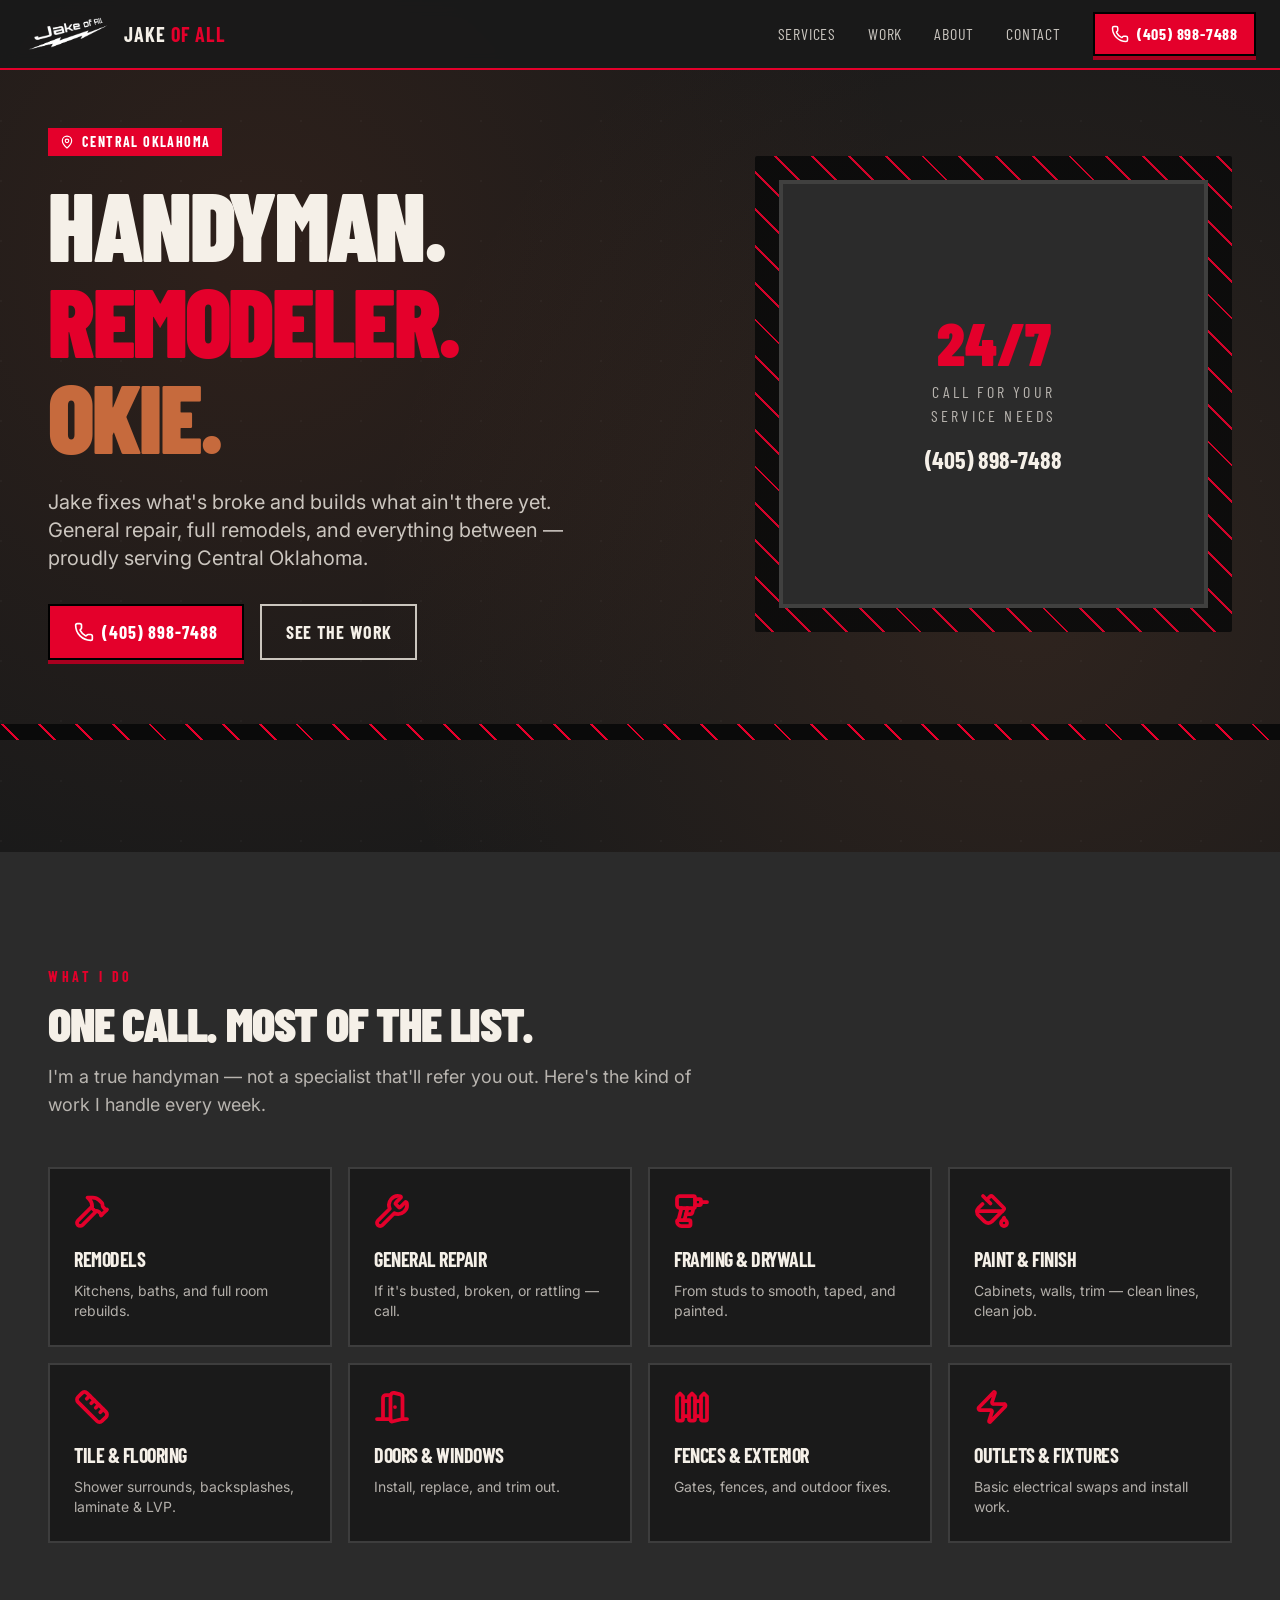
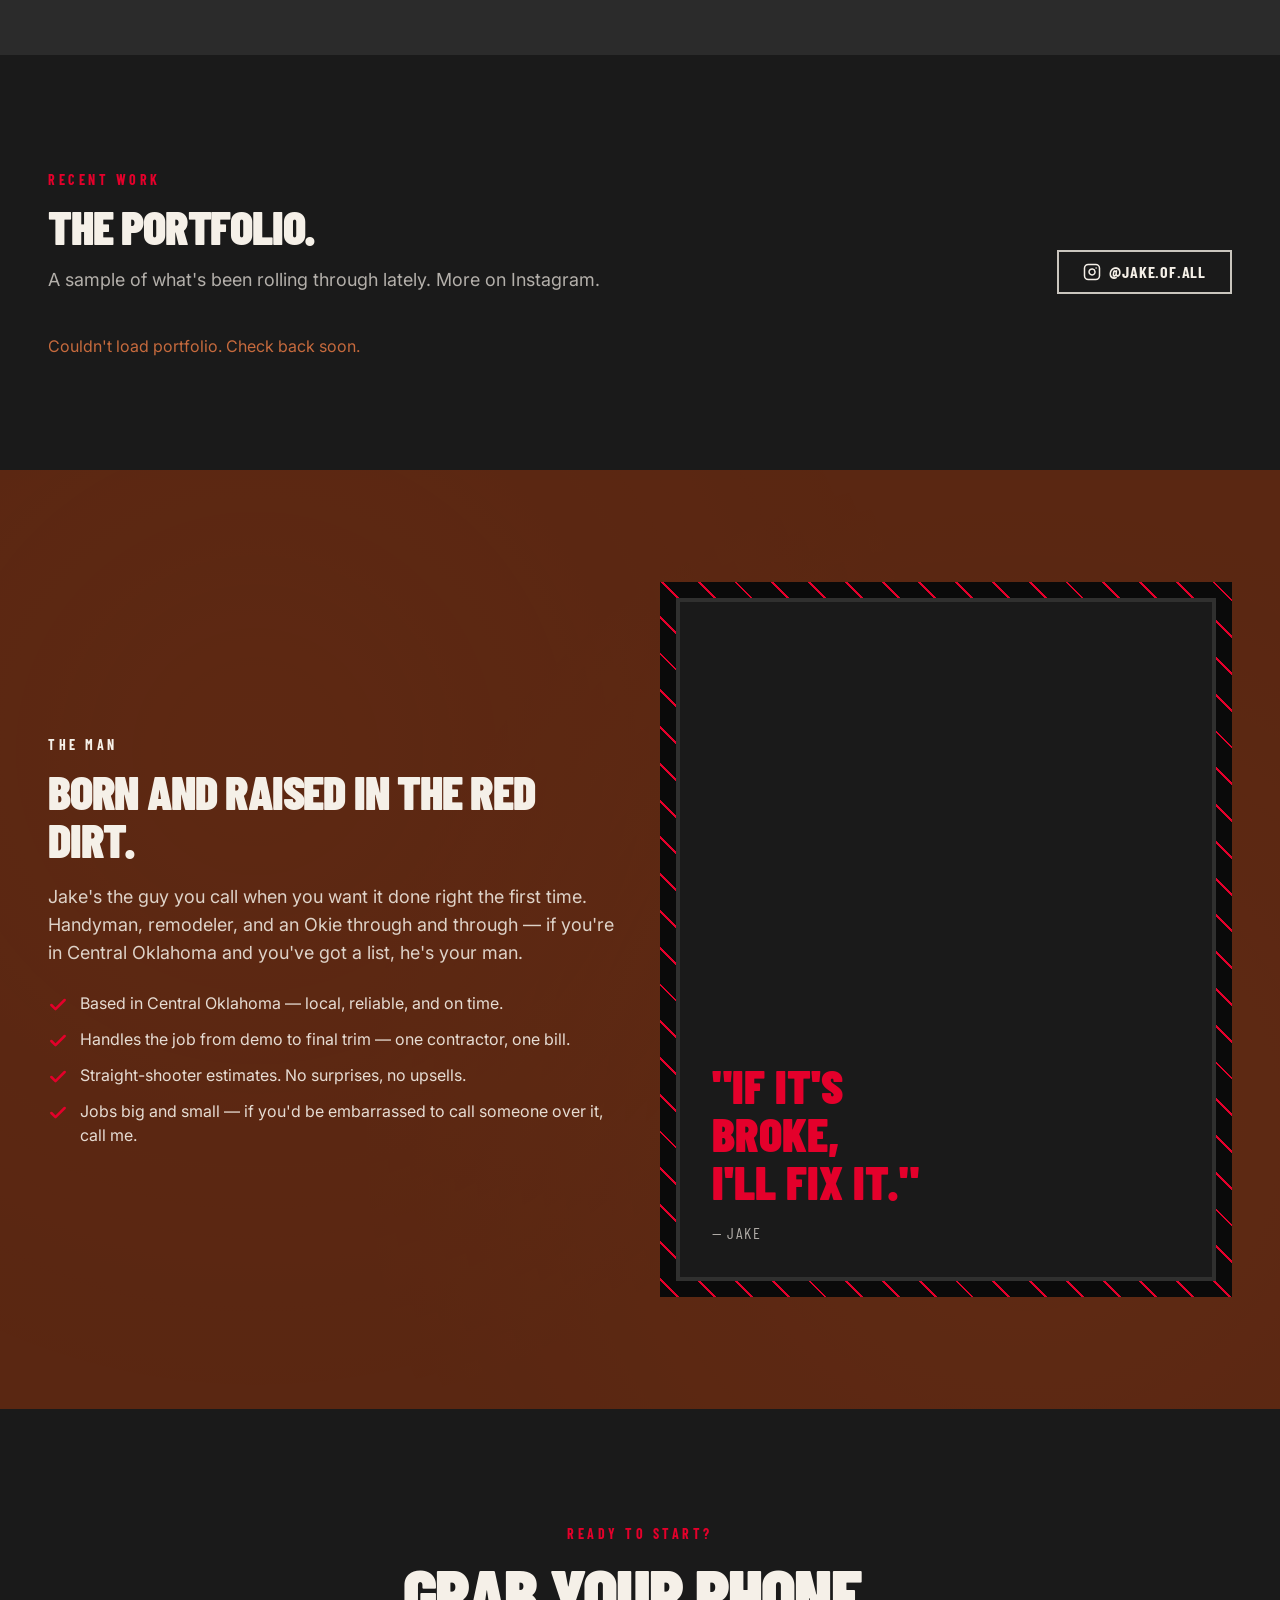
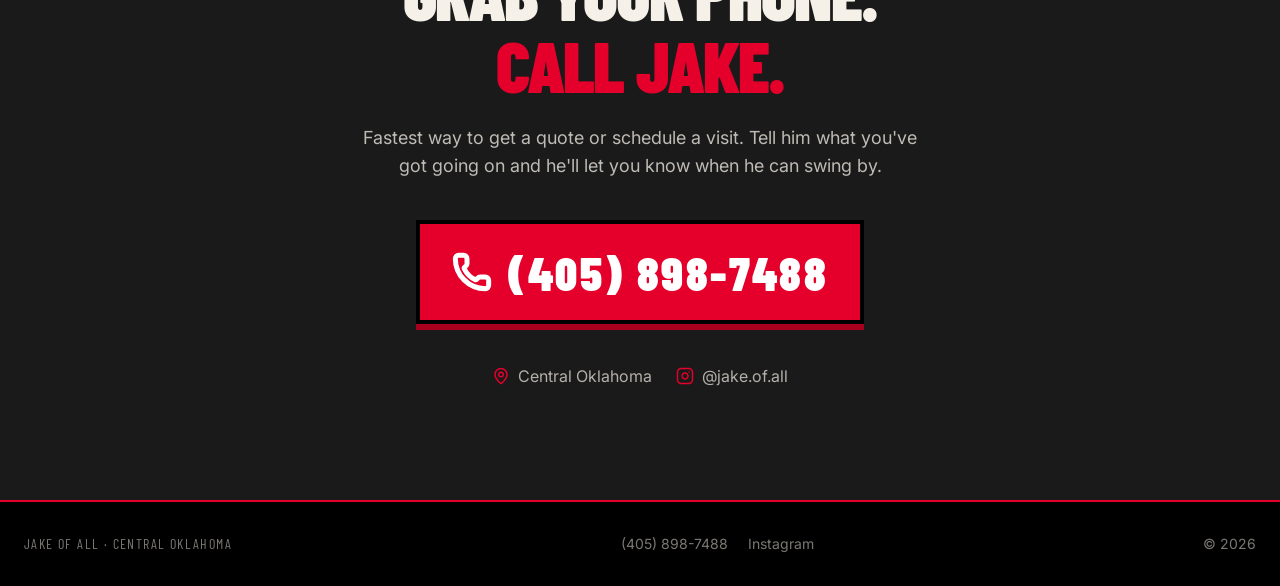
==== jakeofall/index.html @ a2aa6d89 "deploy(jakeofall): initial build + hub index Co-Authored-By: Claude Sonnet 4.6 <noreply@anthropic.co" ====
<!DOCTYPE html>
<html lang="en">
  <head>
    <meta charset="UTF-8" />
    <link rel="icon" type="image/png" href="/jakeofall/assets/JakeOfAllLogoWhite-Cu8ipCWB.png" />
    <meta name="viewport" content="width=device-width, initial-scale=1.0" />
    <meta
      name="description"
      content="Jake of All — handyman, general repair, and remodel contractor proudly serving Central Oklahoma. Call (405) 898-7488."
    />
    <meta name="theme-color" content="#E4002B" />
    <meta property="og:title" content="Jake of All — Central Oklahoma Handyman & Remodeler" />
    <meta
      property="og:description"
      content="Handyman, general repair, and remodel contractor serving Central Oklahoma. Kitchens, baths, fences, framing, and everything between."
    />
    <meta property="og:type" content="website" />
    <title>Jake of All — Central Oklahoma Handyman & Remodeler</title>
    <script type="module" crossorigin src="/jakeofall/assets/index-jErc-6pR.js"></script>
    <link rel="stylesheet" crossorigin href="/jakeofall/assets/index-Cdpyh_c7.css">
  </head>
  <body>
    <div id="root"></div>
  </body>
</html>
---- jakeofall/assets/index-Cdpyh_c7.css ----
@import"https://fonts.googleapis.com/css2?family=Barlow+Condensed:wght@600;700;800;900&family=Inter:wght@400;500;600;700&display=swap";*,:before,:after{--tw-border-spacing-x: 0;--tw-border-spacing-y: 0;--tw-translate-x: 0;--tw-translate-y: 0;--tw-rotate: 0;--tw-skew-x: 0;--tw-skew-y: 0;--tw-scale-x: 1;--tw-scale-y: 1;--tw-pan-x: ;--tw-pan-y: ;--tw-pinch-zoom: ;--tw-scroll-snap-strictness: proximity;--tw-gradient-from-position: ;--tw-gradient-via-position: ;--tw-gradient-to-position: ;--tw-ordinal: ;--tw-slashed-zero: ;--tw-numeric-figure: ;--tw-numeric-spacing: ;--tw-numeric-fraction: ;--tw-ring-inset: ;--tw-ring-offset-width: 0px;--tw-ring-offset-color: #fff;--tw-ring-color: rgb(59 130 246 / .5);--tw-ring-offset-shadow: 0 0 #0000;--tw-ring-shadow: 0 0 #0000;--tw-shadow: 0 0 #0000;--tw-shadow-colored: 0 0 #0000;--tw-blur: ;--tw-brightness: ;--tw-contrast: ;--tw-grayscale: ;--tw-hue-rotate: ;--tw-invert: ;--tw-saturate: ;--tw-sepia: ;--tw-drop-shadow: ;--tw-backdrop-blur: ;--tw-backdrop-brightness: ;--tw-backdrop-contrast: ;--tw-backdrop-grayscale: ;--tw-backdrop-hue-rotate: ;--tw-backdrop-invert: ;--tw-backdrop-opacity: ;--tw-backdrop-saturate: ;--tw-backdrop-sepia: ;--tw-contain-size: ;--tw-contain-layout: ;--tw-contain-paint: ;--tw-contain-style: }::backdrop{--tw-border-spacing-x: 0;--tw-border-spacing-y: 0;--tw-translate-x: 0;--tw-translate-y: 0;--tw-rotate: 0;--tw-skew-x: 0;--tw-skew-y: 0;--tw-scale-x: 1;--tw-scale-y: 1;--tw-pan-x: ;--tw-pan-y: ;--tw-pinch-zoom: ;--tw-scroll-snap-strictness: proximity;--tw-gradient-from-position: ;--tw-gradient-via-position: ;--tw-gradient-to-position: ;--tw-ordinal: ;--tw-slashed-zero: ;--tw-numeric-figure: ;--tw-numeric-spacing: ;--tw-numeric-fraction: ;--tw-ring-inset: ;--tw-ring-offset-width: 0px;--tw-ring-offset-color: #fff;--tw-ring-color: rgb(59 130 246 / .5);--tw-ring-offset-shadow: 0 0 #0000;--tw-ring-shadow: 0 0 #0000;--tw-shadow: 0 0 #0000;--tw-shadow-colored: 0 0 #0000;--tw-blur: ;--tw-brightness: ;--tw-contrast: ;--tw-grayscale: ;--tw-hue-rotate: ;--tw-invert: ;--tw-saturate: ;--tw-sepia: ;--tw-drop-shadow: ;--tw-backdrop-blur: ;--tw-backdrop-brightness: ;--tw-backdrop-contrast: ;--tw-backdrop-grayscale: ;--tw-backdrop-hue-rotate: ;--tw-backdrop-invert: ;--tw-backdrop-opacity: ;--tw-backdrop-saturate: ;--tw-backdrop-sepia: ;--tw-contain-size: ;--tw-contain-layout: ;--tw-contain-paint: ;--tw-contain-style: }*,:before,:after{box-sizing:border-box;border-width:0;border-style:solid;border-color:#e5e7eb}:before,:after{--tw-content: ""}html,:host{line-height:1.5;-webkit-text-size-adjust:100%;-moz-tab-size:4;-o-tab-size:4;tab-size:4;font-family:Inter,system-ui,sans-serif;font-feature-settings:normal;font-variation-settings:normal;-webkit-tap-highlight-color:transparent}body{margin:0;line-height:inherit}hr{height:0;color:inherit;border-top-width:1px}abbr:where([title]){-webkit-text-decoration:underline dotted;text-decoration:underline dotted}h1,h2,h3,h4,h5,h6{font-size:inherit;font-weight:inherit}a{color:inherit;text-decoration:inherit}b,strong{font-weight:bolder}code,kbd,samp,pre{font-family:ui-monospace,SFMono-Regular,Menlo,Monaco,Consolas,Liberation Mono,Courier New,monospace;font-feature-settings:normal;font-variation-settings:normal;font-size:1em}small{font-size:80%}sub,sup{font-size:75%;line-height:0;position:relative;vertical-align:baseline}sub{bottom:-.25em}sup{top:-.5em}table{text-indent:0;border-color:inherit;border-collapse:collapse}button,input,optgroup,select,textarea{font-family:inherit;font-feature-settings:inherit;font-variation-settings:inherit;font-size:100%;font-weight:inherit;line-height:inherit;letter-spacing:inherit;color:inherit;margin:0;padding:0}button,select{text-transform:none}button,input:where([type=button]),input:where([type=reset]),input:where([type=submit]){-webkit-appearance:button;background-color:transparent;background-image:none}:-moz-focusring{outline:auto}:-moz-ui-invalid{box-shadow:none}progress{vertical-align:baseline}::-webkit-inner-spin-button,::-webkit-outer-spin-button{height:auto}[type=search]{-webkit-appearance:textfield;outline-offset:-2px}::-webkit-search-decoration{-webkit-appearance:none}::-webkit-file-upload-button{-webkit-appearance:button;font:inherit}summary{display:list-item}blockquote,dl,dd,h1,h2,h3,h4,h5,h6,hr,figure,p,pre{margin:0}fieldset{margin:0;padding:0}legend{padding:0}ol,ul,menu{list-style:none;margin:0;padding:0}dialog{padding:0}textarea{resize:vertical}input::-moz-placeholder,textarea::-moz-placeholder{opacity:1;color:#9ca3af}input::placeholder,textarea::placeholder{opacity:1;color:#9ca3af}button,[role=button]{cursor:pointer}:disabled{cursor:default}img,svg,video,canvas,audio,iframe,embed,object{display:block;vertical-align:middle}img,video{max-width:100%;height:auto}[hidden]:where(:not([hidden=until-found])){display:none}html{scroll-behavior:smooth}body{--tw-bg-opacity: 1;background-color:rgb(26 26 26 / var(--tw-bg-opacity, 1));font-family:Inter,system-ui,sans-serif;--tw-text-opacity: 1;color:rgb(245 240 232 / var(--tw-text-opacity, 1));-webkit-font-smoothing:antialiased;-moz-osx-font-smoothing:grayscale;margin:0;min-height:100vh}h1,h2,h3,h4{font-family:Barlow Condensed,system-ui,sans-serif;text-transform:uppercase;letter-spacing:-.025em}.btn-tool{display:inline-flex;align-items:center;justify-content:center;gap:.5rem;border-width:2px;--tw-border-opacity: 1;border-color:rgb(0 0 0 / var(--tw-border-opacity, 1));--tw-bg-opacity: 1;background-color:rgb(228 0 43 / var(--tw-bg-opacity, 1));padding:.75rem 1.5rem;font-family:Barlow Condensed,system-ui,sans-serif;font-size:1.125rem;line-height:1.75rem;font-weight:700;text-transform:uppercase;letter-spacing:.05em;--tw-text-opacity: 1;color:rgb(255 255 255 / var(--tw-text-opacity, 1));--tw-shadow: 0 4px 0 0 #A8001F;--tw-shadow-colored: 0 4px 0 0 var(--tw-shadow-color);box-shadow:var(--tw-ring-offset-shadow, 0 0 #0000),var(--tw-ring-shadow, 0 0 #0000),var(--tw-shadow);transition-property:all;transition-timing-function:cubic-bezier(.4,0,.2,1);transition-duration:.15s}.btn-tool:hover{--tw-translate-y: -.125rem;transform:translate(var(--tw-translate-x),var(--tw-translate-y)) rotate(var(--tw-rotate)) skew(var(--tw-skew-x)) skewY(var(--tw-skew-y)) scaleX(var(--tw-scale-x)) scaleY(var(--tw-scale-y));--tw-bg-opacity: 1;background-color:rgb(255 31 61 / var(--tw-bg-opacity, 1))}.btn-tool:active{--tw-translate-y: 0px;transform:translate(var(--tw-translate-x),var(--tw-translate-y)) rotate(var(--tw-rotate)) skew(var(--tw-skew-x)) skewY(var(--tw-skew-y)) scaleX(var(--tw-scale-x)) scaleY(var(--tw-scale-y));--tw-shadow: 0 0 #0000;--tw-shadow-colored: 0 0 #0000;box-shadow:var(--tw-ring-offset-shadow, 0 0 #0000),var(--tw-ring-shadow, 0 0 #0000),var(--tw-shadow)}.btn-ghost{display:inline-flex;align-items:center;justify-content:center;gap:.5rem;border-width:2px;border-color:#f5f0e8cc;padding:.75rem 1.5rem;font-family:Barlow Condensed,system-ui,sans-serif;font-size:1.125rem;line-height:1.75rem;font-weight:700;text-transform:uppercase;letter-spacing:.05em;--tw-text-opacity: 1;color:rgb(245 240 232 / var(--tw-text-opacity, 1));transition-property:color,background-color,border-color,text-decoration-color,fill,stroke;transition-timing-function:cubic-bezier(.4,0,.2,1);transition-duration:.15s}.btn-ghost:hover{--tw-bg-opacity: 1;background-color:rgb(245 240 232 / var(--tw-bg-opacity, 1));--tw-text-opacity: 1;color:rgb(26 26 26 / var(--tw-text-opacity, 1))}.section{margin-left:auto;margin-right:auto;max-width:80rem;padding:5rem 1.5rem}@media (min-width: 768px){.section{padding:7rem 3rem}}.eyebrow{margin-bottom:.75rem;display:inline-block;font-family:Barlow Condensed,system-ui,sans-serif;font-size:.875rem;line-height:1.25rem;font-weight:700;text-transform:uppercase;letter-spacing:.25em;--tw-text-opacity: 1;color:rgb(228 0 43 / var(--tw-text-opacity, 1))}.pointer-events-none{pointer-events:none}.visible{visibility:visible}.fixed{position:fixed}.absolute{position:absolute}.relative{position:relative}.inset-0{top:0;right:0;bottom:0;left:0}.inset-4{top:1rem;right:1rem;bottom:1rem;left:1rem}.inset-6{top:1.5rem;right:1.5rem;bottom:1.5rem;left:1.5rem}.inset-x-0{left:0;right:0}.bottom-0{bottom:0}.left-1{left:.25rem}.top-0{top:0}.top-1{top:.25rem}.z-40{z-index:40}.z-50{z-index:50}.mx-auto{margin-left:auto;margin-right:auto}.mb-1{margin-bottom:.25rem}.mb-2{margin-bottom:.5rem}.mb-4{margin-bottom:1rem}.mb-6{margin-bottom:1.5rem}.mt-1{margin-top:.25rem}.mt-10{margin-top:2.5rem}.mt-12{margin-top:3rem}.mt-16{margin-top:4rem}.mt-2{margin-top:.5rem}.mt-4{margin-top:1rem}.mt-5{margin-top:1.25rem}.mt-6{margin-top:1.5rem}.mt-8{margin-top:2rem}.line-clamp-2{overflow:hidden;display:-webkit-box;-webkit-box-orient:vertical;-webkit-line-clamp:2}.block{display:block}.flex{display:flex}.inline-flex{display:inline-flex}.grid{display:grid}.hidden{display:none}.aspect-\[4\/3\]{aspect-ratio:4/3}.aspect-\[4\/5\]{aspect-ratio:4/5}.aspect-square{aspect-ratio:1 / 1}.h-10{height:2.5rem}.h-16{height:4rem}.h-4{height:1rem}.h-5{height:1.25rem}.h-full{height:100%}.max-h-\[90vh\]{max-height:90vh}.min-h-screen{min-height:100vh}.w-20{width:5rem}.w-5{width:1.25rem}.w-auto{width:auto}.w-full{width:100%}.min-w-0{min-width:0px}.max-w-2xl{max-width:42rem}.max-w-3xl{max-width:48rem}.max-w-4xl{max-width:56rem}.max-w-6xl{max-width:72rem}.max-w-7xl{max-width:80rem}.max-w-md{max-width:28rem}.max-w-xl{max-width:36rem}.flex-1{flex:1 1 0%}.shrink-0{flex-shrink:0}@keyframes pulse{50%{opacity:.5}}.animate-pulse{animation:pulse 2s cubic-bezier(.4,0,.6,1) infinite}.cursor-pointer{cursor:pointer}.grid-cols-2{grid-template-columns:repeat(2,minmax(0,1fr))}.grid-cols-3{grid-template-columns:repeat(3,minmax(0,1fr))}.flex-col{flex-direction:column}.flex-wrap{flex-wrap:wrap}.place-items-center{place-items:center}.items-start{align-items:flex-start}.items-center{align-items:center}.justify-end{justify-content:flex-end}.justify-center{justify-content:center}.justify-between{justify-content:space-between}.gap-1{gap:.25rem}.gap-10{gap:2.5rem}.gap-2{gap:.5rem}.gap-3{gap:.75rem}.gap-4{gap:1rem}.gap-5{gap:1.25rem}.gap-6{gap:1.5rem}.gap-8{gap:2rem}.space-y-3>:not([hidden])~:not([hidden]){--tw-space-y-reverse: 0;margin-top:calc(.75rem * calc(1 - var(--tw-space-y-reverse)));margin-bottom:calc(.75rem * var(--tw-space-y-reverse))}.space-y-4>:not([hidden])~:not([hidden]){--tw-space-y-reverse: 0;margin-top:calc(1rem * calc(1 - var(--tw-space-y-reverse)));margin-bottom:calc(1rem * var(--tw-space-y-reverse))}.space-y-5>:not([hidden])~:not([hidden]){--tw-space-y-reverse: 0;margin-top:calc(1.25rem * calc(1 - var(--tw-space-y-reverse)));margin-bottom:calc(1.25rem * var(--tw-space-y-reverse))}.divide-y-2>:not([hidden])~:not([hidden]){--tw-divide-y-reverse: 0;border-top-width:calc(2px * calc(1 - var(--tw-divide-y-reverse)));border-bottom-width:calc(2px * var(--tw-divide-y-reverse))}.divide-steel-lighter>:not([hidden])~:not([hidden]){--tw-divide-opacity: 1;border-color:rgb(61 61 61 / var(--tw-divide-opacity, 1))}.self-start{align-self:flex-start}.overflow-hidden{overflow:hidden}.overflow-y-auto{overflow-y:auto}.truncate{overflow:hidden;text-overflow:ellipsis;white-space:nowrap}.rounded-sm{border-radius:.125rem}.border{border-width:1px}.border-2{border-width:2px}.border-4{border-width:4px}.border-b-2{border-bottom-width:2px}.border-t{border-top-width:1px}.border-t-2{border-top-width:2px}.border-dashed{border-style:dashed}.border-black{--tw-border-opacity: 1;border-color:rgb(0 0 0 / var(--tw-border-opacity, 1))}.border-bone\/10{border-color:#f5f0e81a}.border-steel-lighter{--tw-border-opacity: 1;border-color:rgb(61 61 61 / var(--tw-border-opacity, 1))}.border-tool-red{--tw-border-opacity: 1;border-color:rgb(228 0 43 / var(--tw-border-opacity, 1))}.bg-black{--tw-bg-opacity: 1;background-color:rgb(0 0 0 / var(--tw-bg-opacity, 1))}.bg-black\/80{background-color:#000c}.bg-dirt{--tw-bg-opacity: 1;background-color:rgb(139 62 32 / var(--tw-bg-opacity, 1))}.bg-dirt-dark{--tw-bg-opacity: 1;background-color:rgb(90 39 18 / var(--tw-bg-opacity, 1))}.bg-dirt\/50{background-color:#8b3e2080}.bg-steel{--tw-bg-opacity: 1;background-color:rgb(26 26 26 / var(--tw-bg-opacity, 1))}.bg-steel-light{--tw-bg-opacity: 1;background-color:rgb(43 43 43 / var(--tw-bg-opacity, 1))}.bg-steel-lighter{--tw-bg-opacity: 1;background-color:rgb(61 61 61 / var(--tw-bg-opacity, 1))}.bg-steel\/95{background-color:#1a1a1af2}.bg-tool-red{--tw-bg-opacity: 1;background-color:rgb(228 0 43 / var(--tw-bg-opacity, 1))}.bg-dirt-grit{background-image:radial-gradient(circle at 20% 30%,rgba(139,62,32,.18) 0%,transparent 55%),radial-gradient(circle at 80% 70%,rgba(198,106,61,.12) 0%,transparent 55%)}.bg-tool-stripe{background-image:repeating-linear-gradient(45deg,#0a0a0a 0,#0a0a0a 12px,#e4002b 12px,#e4002b 14px,#0a0a0a 14px,#0a0a0a 26px)}.fill-tool-red{fill:#e4002b}.object-cover{-o-object-fit:cover;object-fit:cover}.p-2{padding:.5rem}.p-3{padding:.75rem}.p-4{padding:1rem}.p-6{padding:1.5rem}.p-8{padding:2rem}.\!px-4{padding-left:1rem!important;padding-right:1rem!important}.\!py-1\.5{padding-top:.375rem!important;padding-bottom:.375rem!important}.\!py-2{padding-top:.5rem!important;padding-bottom:.5rem!important}.px-1\.5{padding-left:.375rem;padding-right:.375rem}.px-2{padding-left:.5rem;padding-right:.5rem}.px-3{padding-left:.75rem;padding-right:.75rem}.px-6{padding-left:1.5rem;padding-right:1.5rem}.px-8{padding-left:2rem;padding-right:2rem}.py-0\.5{padding-top:.125rem;padding-bottom:.125rem}.py-1{padding-top:.25rem;padding-bottom:.25rem}.py-1\.5{padding-top:.375rem;padding-bottom:.375rem}.py-2{padding-top:.5rem;padding-bottom:.5rem}.py-3{padding-top:.75rem;padding-bottom:.75rem}.py-6{padding-top:1.5rem;padding-bottom:1.5rem}.py-8{padding-top:2rem;padding-bottom:2rem}.pb-20{padding-bottom:5rem}.pb-6{padding-bottom:1.5rem}.pt-24{padding-top:6rem}.pt-4{padding-top:1rem}.text-left{text-align:left}.text-center{text-align:center}.font-display{font-family:Barlow Condensed,system-ui,sans-serif}.font-sans{font-family:Inter,system-ui,sans-serif}.\!text-base{font-size:1rem!important;line-height:1.5rem!important}.\!text-sm{font-size:.875rem!important;line-height:1.25rem!important}.text-2xl{font-size:1.5rem;line-height:2rem}.text-3xl{font-size:1.875rem;line-height:2.25rem}.text-4xl{font-size:2.25rem;line-height:2.5rem}.text-5xl{font-size:3rem;line-height:1}.text-6xl{font-size:3.75rem;line-height:1}.text-\[10px\]{font-size:10px}.text-lg{font-size:1.125rem;line-height:1.75rem}.text-sm{font-size:.875rem;line-height:1.25rem}.text-xl{font-size:1.25rem;line-height:1.75rem}.text-xs{font-size:.75rem;line-height:1rem}.font-black{font-weight:900}.font-bold{font-weight:700}.uppercase{text-transform:uppercase}.lowercase{text-transform:lowercase}.leading-\[0\.9\]{line-height:.9}.leading-none{line-height:1}.tracking-\[0\.2em\]{letter-spacing:.2em}.tracking-wider{letter-spacing:.05em}.tracking-widest{letter-spacing:.1em}.\!text-bone{--tw-text-opacity: 1 !important;color:rgb(245 240 232 / var(--tw-text-opacity, 1))!important}.text-bone{--tw-text-opacity: 1;color:rgb(245 240 232 / var(--tw-text-opacity, 1))}.text-bone\/50{color:#f5f0e880}.text-bone\/60{color:#f5f0e899}.text-bone\/70{color:#f5f0e8b3}.text-bone\/75{color:#f5f0e8bf}.text-bone\/80{color:#f5f0e8cc}.text-bone\/85{color:#f5f0e8d9}.text-bone\/90{color:#f5f0e8e6}.text-dirt-light{--tw-text-opacity: 1;color:rgb(198 106 61 / var(--tw-text-opacity, 1))}.text-tool-red{--tw-text-opacity: 1;color:rgb(228 0 43 / var(--tw-text-opacity, 1))}.text-tool-red-hot{--tw-text-opacity: 1;color:rgb(255 31 61 / var(--tw-text-opacity, 1))}.text-white{--tw-text-opacity: 1;color:rgb(255 255 255 / var(--tw-text-opacity, 1))}.accent-tool-red{accent-color:#E4002B}.opacity-0{opacity:0}.opacity-30{opacity:.3}.opacity-40{opacity:.4}.opacity-90{opacity:.9}.opacity-\[0\.04\]{opacity:.04}.shadow-tool-lg{--tw-shadow: 0 6px 0 0 #A8001F;--tw-shadow-colored: 0 6px 0 0 var(--tw-shadow-color);box-shadow:var(--tw-ring-offset-shadow, 0 0 #0000),var(--tw-ring-shadow, 0 0 #0000),var(--tw-shadow)}.outline-none{outline:2px solid transparent;outline-offset:2px}.filter{filter:var(--tw-blur) var(--tw-brightness) var(--tw-contrast) var(--tw-grayscale) var(--tw-hue-rotate) var(--tw-invert) var(--tw-saturate) var(--tw-sepia) var(--tw-drop-shadow)}.backdrop-blur{--tw-backdrop-blur: blur(8px);-webkit-backdrop-filter:var(--tw-backdrop-blur) var(--tw-backdrop-brightness) var(--tw-backdrop-contrast) var(--tw-backdrop-grayscale) var(--tw-backdrop-hue-rotate) var(--tw-backdrop-invert) var(--tw-backdrop-opacity) var(--tw-backdrop-saturate) var(--tw-backdrop-sepia);backdrop-filter:var(--tw-backdrop-blur) var(--tw-backdrop-brightness) var(--tw-backdrop-contrast) var(--tw-backdrop-grayscale) var(--tw-backdrop-hue-rotate) var(--tw-backdrop-invert) var(--tw-backdrop-opacity) var(--tw-backdrop-saturate) var(--tw-backdrop-sepia)}.backdrop-blur-sm{--tw-backdrop-blur: blur(4px);-webkit-backdrop-filter:var(--tw-backdrop-blur) var(--tw-backdrop-brightness) var(--tw-backdrop-contrast) var(--tw-backdrop-grayscale) var(--tw-backdrop-hue-rotate) var(--tw-backdrop-invert) var(--tw-backdrop-opacity) var(--tw-backdrop-saturate) var(--tw-backdrop-sepia);backdrop-filter:var(--tw-backdrop-blur) var(--tw-backdrop-brightness) var(--tw-backdrop-contrast) var(--tw-backdrop-grayscale) var(--tw-backdrop-hue-rotate) var(--tw-backdrop-invert) var(--tw-backdrop-opacity) var(--tw-backdrop-saturate) var(--tw-backdrop-sepia)}.transition-all{transition-property:all;transition-timing-function:cubic-bezier(.4,0,.2,1);transition-duration:.15s}.transition-colors{transition-property:color,background-color,border-color,text-decoration-color,fill,stroke;transition-timing-function:cubic-bezier(.4,0,.2,1);transition-duration:.15s}.transition-opacity{transition-property:opacity;transition-timing-function:cubic-bezier(.4,0,.2,1);transition-duration:.15s}.transition-transform{transition-property:transform;transition-timing-function:cubic-bezier(.4,0,.2,1);transition-duration:.15s}.duration-500{transition-duration:.5s}.hover\:-translate-y-1:hover{--tw-translate-y: -.25rem;transform:translate(var(--tw-translate-x),var(--tw-translate-y)) rotate(var(--tw-rotate)) skew(var(--tw-skew-x)) skewY(var(--tw-skew-y)) scaleX(var(--tw-scale-x)) scaleY(var(--tw-scale-y))}.hover\:border-tool-red:hover{--tw-border-opacity: 1;border-color:rgb(228 0 43 / var(--tw-border-opacity, 1))}.hover\:bg-steel-lighter\/40:hover{background-color:#3d3d3d66}.hover\:bg-tool-red:hover{--tw-bg-opacity: 1;background-color:rgb(228 0 43 / var(--tw-bg-opacity, 1))}.hover\:bg-tool-red-hot:hover{--tw-bg-opacity: 1;background-color:rgb(255 31 61 / var(--tw-bg-opacity, 1))}.hover\:text-bone:hover{--tw-text-opacity: 1;color:rgb(245 240 232 / var(--tw-text-opacity, 1))}.hover\:text-tool-red:hover{--tw-text-opacity: 1;color:rgb(228 0 43 / var(--tw-text-opacity, 1))}.hover\:text-tool-red-hot:hover{--tw-text-opacity: 1;color:rgb(255 31 61 / var(--tw-text-opacity, 1))}.focus\:border-tool-red:focus{--tw-border-opacity: 1;border-color:rgb(228 0 43 / var(--tw-border-opacity, 1))}.active\:translate-y-0:active{--tw-translate-y: 0px;transform:translate(var(--tw-translate-x),var(--tw-translate-y)) rotate(var(--tw-rotate)) skew(var(--tw-skew-x)) skewY(var(--tw-skew-y)) scaleX(var(--tw-scale-x)) scaleY(var(--tw-scale-y))}.active\:shadow-none:active{--tw-shadow: 0 0 #0000;--tw-shadow-colored: 0 0 #0000;box-shadow:var(--tw-ring-offset-shadow, 0 0 #0000),var(--tw-ring-shadow, 0 0 #0000),var(--tw-shadow)}.disabled\:opacity-20:disabled{opacity:.2}.disabled\:opacity-40:disabled{opacity:.4}.disabled\:opacity-60:disabled{opacity:.6}.group:hover .group-hover\:scale-105{--tw-scale-x: 1.05;--tw-scale-y: 1.05;transform:translate(var(--tw-translate-x),var(--tw-translate-y)) rotate(var(--tw-rotate)) skew(var(--tw-skew-x)) skewY(var(--tw-skew-y)) scaleX(var(--tw-scale-x)) scaleY(var(--tw-scale-y))}.group:hover .group-hover\:opacity-100{opacity:1}@media (min-width: 640px){.sm\:block{display:block}.sm\:inline{display:inline}.sm\:grid-cols-2{grid-template-columns:repeat(2,minmax(0,1fr))}.sm\:grid-cols-4{grid-template-columns:repeat(4,minmax(0,1fr))}.sm\:text-6xl{font-size:3.75rem;line-height:1}}@media (min-width: 768px){.md\:block{display:block}.md\:flex{display:flex}.md\:hidden{display:none}.md\:grid-cols-2{grid-template-columns:repeat(2,minmax(0,1fr))}.md\:grid-cols-\[1\.4fr\,1fr\]{grid-template-columns:1.4fr 1fr}.md\:flex-row{flex-direction:row}.md\:items-end{align-items:flex-end}.md\:justify-between{justify-content:space-between}.md\:self-end{align-self:flex-end}.md\:px-12{padding-left:3rem;padding-right:3rem}.md\:pb-28{padding-bottom:7rem}.md\:pt-32{padding-top:8rem}.md\:text-5xl{font-size:3rem;line-height:1}.md\:text-7xl{font-size:4.5rem;line-height:1}.md\:text-xl{font-size:1.25rem;line-height:1.75rem}}@media (min-width: 1024px){.lg\:grid-cols-3{grid-template-columns:repeat(3,minmax(0,1fr))}.lg\:grid-cols-4{grid-template-columns:repeat(4,minmax(0,1fr))}.lg\:text-8xl{font-size:6rem;line-height:1}}
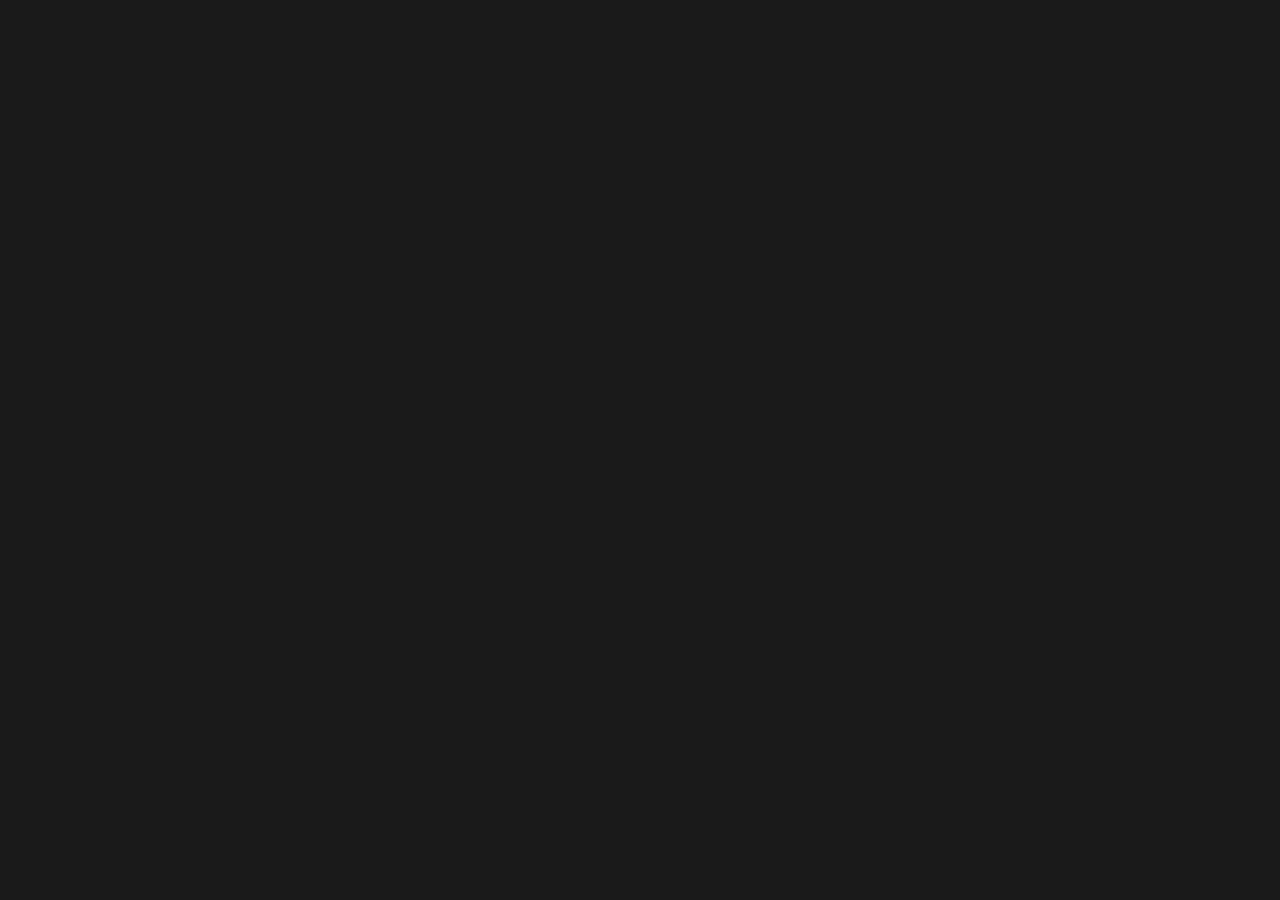
==== commit 1e14834b: "deploy(jakeofall): 2026-04-19T20:58:58Z" ====
--- a/jakeofall/index.html
+++ b/jakeofall/index.html
@@ -16,7 +16,7 @@
     />
     <meta property="og:type" content="website" />
     <title>Jake of All — Central Oklahoma Handyman & Remodeler</title>
-    <script type="module" crossorigin src="/jakeofall/assets/index-jErc-6pR.js"></script>
+    <script type="module" crossorigin src="/jakeofall/assets/index-Bxjxnp9x.js"></script>
     <link rel="stylesheet" crossorigin href="/jakeofall/assets/index-Cdpyh_c7.css">
   </head>
   <body>
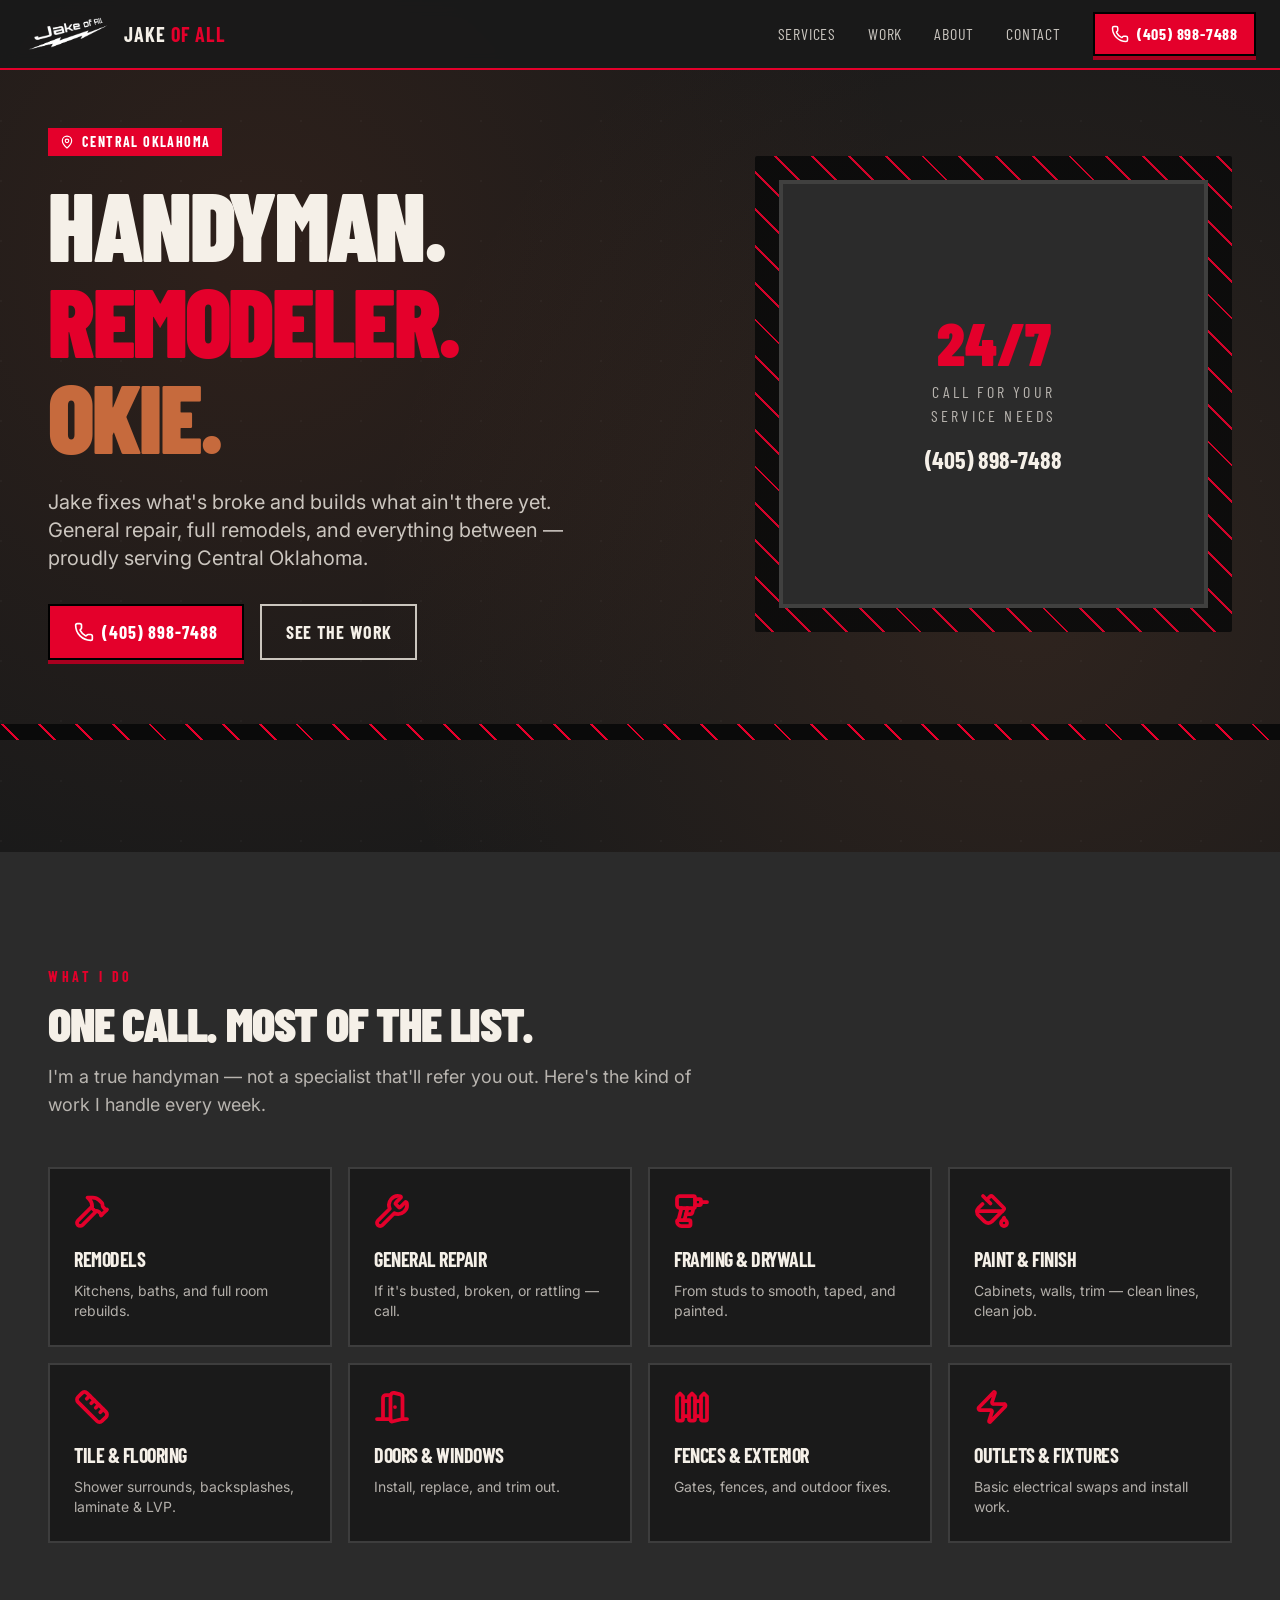
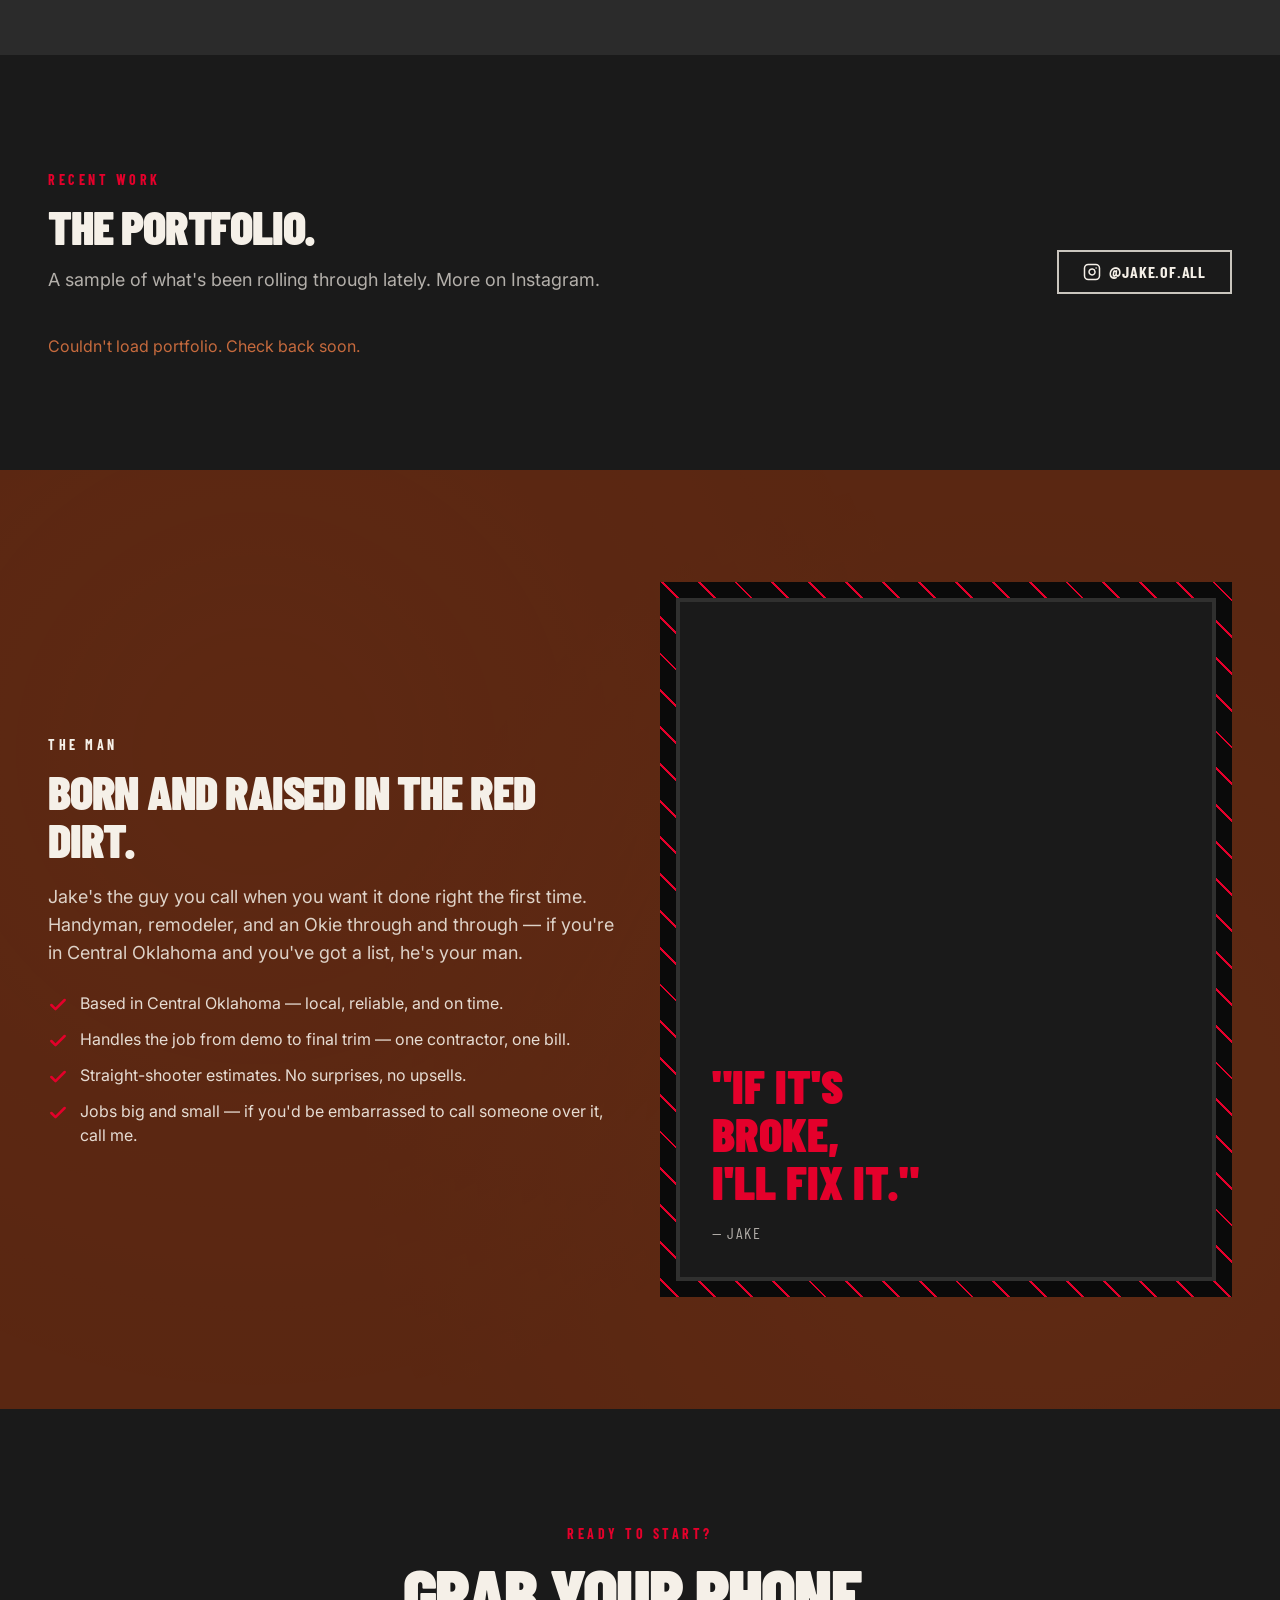
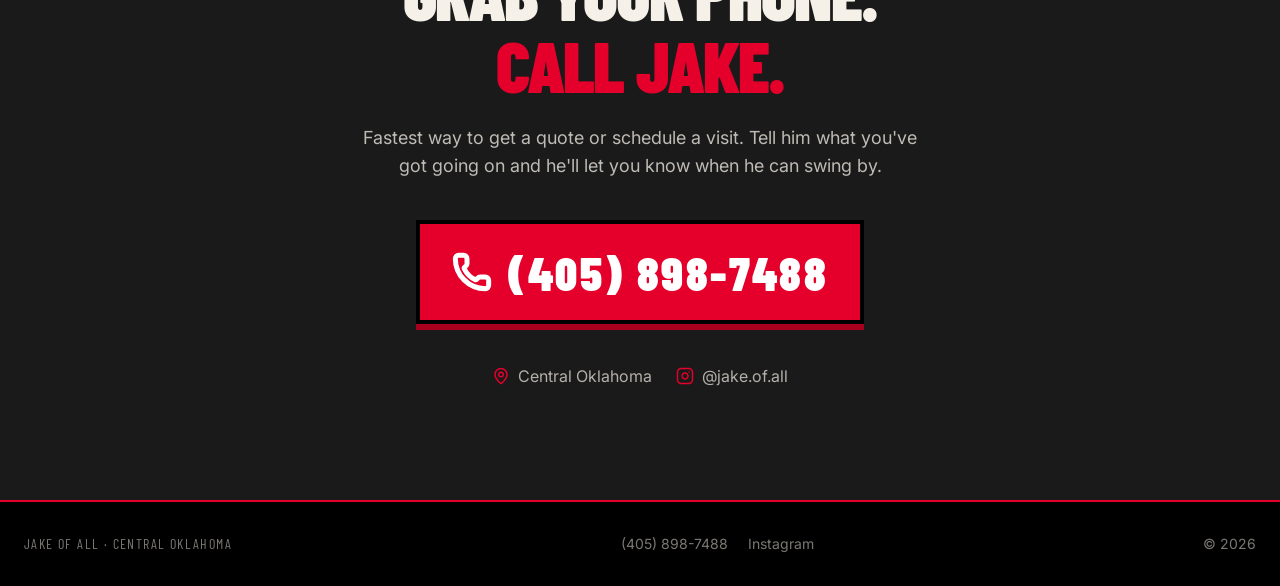
==== commit 8a7d47ff: "deploy(jakeofall): 2026-04-19T21:03:39Z" ====
--- a/jakeofall/index.html
+++ b/jakeofall/index.html
@@ -16,7 +16,7 @@
     />
     <meta property="og:type" content="website" />
     <title>Jake of All — Central Oklahoma Handyman & Remodeler</title>
-    <script type="module" crossorigin src="/jakeofall/assets/index-Bxjxnp9x.js"></script>
+    <script type="module" crossorigin src="/jakeofall/assets/index-jErc-6pR.js"></script>
     <link rel="stylesheet" crossorigin href="/jakeofall/assets/index-Cdpyh_c7.css">
   </head>
   <body>
